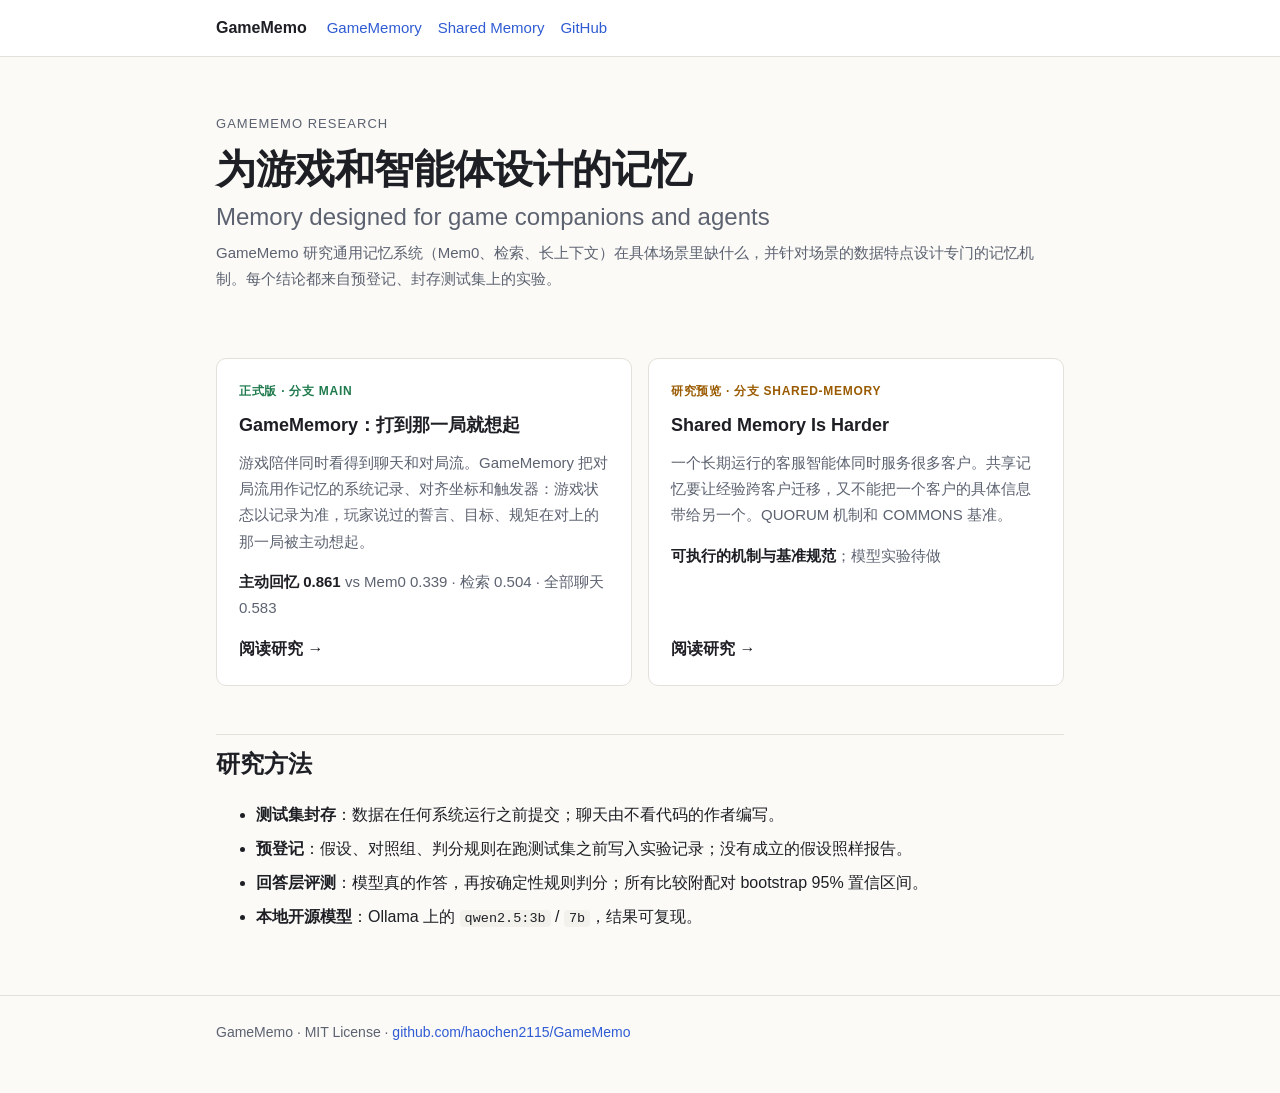
==== index.html @ 614db61b "Publish project site from main:site/ Co-Authored-By: Claude Opus 5.5 <noreply@anthropic.com> Claude-" ====
<!doctype html>
<html lang="zh-CN">
<head>
<meta charset="utf-8">
<meta name="viewport" content="width=device-width, initial-scale=1">
<title>GameMemo Research</title>
<meta name="description" content="GameMemo：面向游戏陪伴与智能体的记忆研究。GameMemory（事件触发记忆）与 Shared Memory（多租户共享记忆）。">
<link rel="stylesheet" href="assets/style.css">
</head>
<body>
<header class="top"><div class="wrap">
  <a class="brand" href="./">GameMemo</a>
  <nav>
    <a href="game-memory/">GameMemory</a>
    <a href="shared-memory/">Shared Memory</a>
    <a href="https://github.com/haochen2115/GameMemo">GitHub</a>
  </nav>
</div></header>

<main class="wrap">
  <section class="hero">
    <p class="eyebrow">GameMemo Research</p>
    <h1>为游戏和智能体设计的记忆<span class="sub">Memory designed for game companions and agents</span></h1>
    <p class="meta">GameMemo 研究通用记忆系统（Mem0、检索、长上下文）在具体场景里缺什么，并针对场景的数据特点设计专门的记忆机制。每个结论都来自预登记、封存测试集上的实验。</p>
  </section>

  <div class="cards">
    <a class="card" href="game-memory/" style="color:inherit;text-decoration:none">
      <div class="tag formal">正式版 · 分支 main</div>
      <h3>GameMemory：打到那一局就想起</h3>
      <p>游戏陪伴同时看得到聊天和对局流。GameMemory 把对局流用作记忆的系统记录、对齐坐标和触发器：游戏状态以记录为准，玩家说过的誓言、目标、规矩在对上的那一局被主动想起。</p>
      <p><strong style="color:var(--ink)">主动回忆 0.861</strong> vs Mem0 0.339 · 检索 0.504 · 全部聊天 0.583</p>
      <span class="more">阅读研究 →</span>
    </a>
    <a class="card" href="shared-memory/" style="color:inherit;text-decoration:none">
      <div class="tag preview">研究预览 · 分支 shared-memory</div>
      <h3>Shared Memory Is Harder</h3>
      <p>一个长期运行的客服智能体同时服务很多客户。共享记忆要让经验跨客户迁移，又不能把一个客户的具体信息带给另一个。QUORUM 机制和 COMMONS 基准。</p>
      <p><strong style="color:var(--ink)">可执行的机制与基准规范</strong>；模型实验待做</p>
      <span class="more">阅读研究 →</span>
    </a>
  </div>

  <h2>研究方法</h2>
  <ul class="tight">
    <li><strong>测试集封存</strong>：数据在任何系统运行之前提交；聊天由不看代码的作者编写。</li>
    <li><strong>预登记</strong>：假设、对照组、判分规则在跑测试集之前写入实验记录；没有成立的假设照样报告。</li>
    <li><strong>回答层评测</strong>：模型真的作答，再按确定性规则判分；所有比较附配对 bootstrap 95% 置信区间。</li>
    <li><strong>本地开源模型</strong>：Ollama 上的 <code>qwen2.5:3b</code> / <code>7b</code>，结果可复现。</li>
  </ul>
</main>

<footer><div class="wrap">GameMemo · MIT License · <a href="https://github.com/haochen2115/GameMemo">github.com/haochen2115/GameMemo</a></div></footer>
</body>
</html>
---- assets/style.css ----
:root {
  --bg: #fbfaf7;
  --surface: #ffffff;
  --ink: #1d1f24;
  --muted: #5c6270;
  --line: #e4e1da;
  --accent: #2f5bd3;
  --accent-soft: #e8eefc;
  --good: #1f7a4d;
  --good-soft: #e3f3ea;
  --warn: #9a5b00;
  --warn-soft: #fbf0dd;
  --bar-base: #c9ccd3;
  --code-bg: #f3f1ec;
  --radius: 10px;
  --maxw: 880px;
  color-scheme: light;
}
@media (prefers-color-scheme: dark) {
  :root {
    --bg: #14161b;
    --surface: #1b1e24;
    --ink: #e8e9ec;
    --muted: #a3a8b3;
    --line: #2c3038;
    --accent: #7ea2ff;
    --accent-soft: #1f2a44;
    --good: #5fd39a;
    --good-soft: #17342a;
    --warn: #f0b660;
    --warn-soft: #3a2c15;
    --bar-base: #464b56;
    --code-bg: #22252c;
    color-scheme: dark;
  }
}
* { box-sizing: border-box; }
html { -webkit-text-size-adjust: 100%; }
body {
  margin: 0;
  background: var(--bg);
  color: var(--ink);
  font: 16px/1.75 -apple-system, BlinkMacSystemFont, "Segoe UI", "PingFang SC", "Hiragino Sans GB",
        "Noto Sans CJK SC", "Microsoft YaHei", sans-serif;
}
a { color: var(--accent); text-decoration: none; }
a:hover { text-decoration: underline; }
.wrap { max-width: var(--maxw); margin: 0 auto; padding: 0 16px; }
header.top {
  border-bottom: 1px solid var(--line);
  background: var(--surface);
}
header.top .wrap { display: flex; gap: 20px; align-items: center; height: 56px; flex-wrap: wrap; }
header.top .brand { font-weight: 700; color: var(--ink); }
header.top nav { display: flex; gap: 16px; font-size: 15px; }
.hero { padding: 56px 0 28px; }
.eyebrow { font-size: 13px; letter-spacing: .08em; text-transform: uppercase; color: var(--muted); margin: 0 0 8px; }
h1 { font-size: clamp(28px, 5vw, 40px); line-height: 1.25; margin: 0 0 8px; letter-spacing: -.01em; }
h1 .sub { display: block; font-size: .6em; font-weight: 500; color: var(--muted); margin-top: 8px; letter-spacing: 0; }
h2 { font-size: 24px; margin: 48px 0 12px; padding-top: 8px; border-top: 1px solid var(--line); }
h3 { font-size: 18px; margin: 28px 0 8px; }
p { margin: 0 0 14px; }
.meta { color: var(--muted); font-size: 15px; }
.buttons { display: flex; gap: 10px; flex-wrap: wrap; margin: 18px 0 0; }
.btn {
  display: inline-block; padding: 8px 14px; border-radius: 999px; font-size: 14px; font-weight: 600;
  border: 1px solid var(--line); background: var(--surface); color: var(--ink);
}
.btn.primary { background: var(--accent); border-color: var(--accent); color: #fff; }
@media (prefers-color-scheme: dark) { .btn.primary { color: #0e1320; } }
.tldr {
  background: var(--accent-soft); border-radius: var(--radius); padding: 18px 20px; margin: 24px 0;
}
.tldr strong { color: var(--accent); }
.cards { display: grid; grid-template-columns: repeat(auto-fit, minmax(260px, 1fr)); gap: 16px; margin: 24px 0; }
.card {
  background: var(--surface); border: 1px solid var(--line); border-radius: var(--radius); padding: 22px;
  display: flex; flex-direction: column;
}
.card h3 { margin-top: 0; }
.card .tag { font-size: 12px; font-weight: 700; letter-spacing: .06em; text-transform: uppercase; margin-bottom: 8px; }
.tag.formal { color: var(--good); }
.tag.preview { color: var(--warn); }
.card p { color: var(--muted); font-size: 15px; }
.card .more { margin-top: auto; font-weight: 600; }
.stats { display: grid; grid-template-columns: repeat(auto-fit, minmax(150px, 1fr)); gap: 12px; margin: 20px 0; }
.stat { background: var(--surface); border: 1px solid var(--line); border-radius: var(--radius); padding: 14px 16px; }
.stat .n { font-size: 28px; font-weight: 700; line-height: 1.2; font-variant-numeric: tabular-nums; }
.stat .l { font-size: 13px; color: var(--muted); }
.table-scroll { overflow-x: auto; margin: 12px 0 18px; border: 1px solid var(--line); border-radius: var(--radius); background: var(--surface); }
table { border-collapse: collapse; width: 100%; font-size: 14.5px; font-variant-numeric: tabular-nums; }
th, td { padding: 9px 12px; text-align: left; border-bottom: 1px solid var(--line); vertical-align: top; }
td.num, th.num { white-space: nowrap; }
th, td { min-width: 5.5em; }
th { font-weight: 600; color: var(--muted); font-size: 13px; }
tr:last-child td { border-bottom: 0; }
td.num, th.num { text-align: right; }
tr.ours td { background: var(--good-soft); font-weight: 600; }
.caption { font-size: 14px; color: var(--muted); margin-top: -8px; }
.bars { margin: 16px 0 8px; }
.bar-row { display: grid; grid-template-columns: 170px 1fr 52px; gap: 10px; align-items: center; margin: 7px 0; font-size: 14px; }
.bar-track { height: 14px; background: var(--line); border-radius: 7px; overflow: hidden; }
.bar-fill { height: 100%; background: var(--bar-base); border-radius: 7px; }
.bar-row.ours .bar-fill { background: var(--good); }
.bar-row.ours { font-weight: 700; }
.bar-val { text-align: right; font-variant-numeric: tabular-nums; }
@media (max-width: 520px) { .bar-row { grid-template-columns: 110px 1fr 44px; font-size: 13px; } }
.quote { border-left: 3px solid var(--accent); padding: 4px 0 4px 14px; margin: 14px 0; color: var(--muted); }
.figure { background: var(--surface); border: 1px solid var(--line); border-radius: var(--radius); padding: 18px; margin: 18px 0; }
.figure svg, .figure img { width: 100%; height: auto; display: block; }
.note { background: var(--warn-soft); border-radius: var(--radius); padding: 14px 18px; margin: 18px 0; font-size: 15px; }
code, pre { font-family: ui-monospace, SFMono-Regular, Menlo, Consolas, monospace; font-size: 13.5px; }
code { background: var(--code-bg); padding: 1px 5px; border-radius: 4px; }
pre { background: var(--code-bg); padding: 14px 16px; border-radius: var(--radius); overflow-x: auto; line-height: 1.55; }
pre code { background: none; padding: 0; }
ol.contrib li, ul.tight li { margin-bottom: 6px; }
footer { border-top: 1px solid var(--line); margin-top: 64px; padding: 24px 0 48px; color: var(--muted); font-size: 14px; }
.svg-ink { fill: var(--ink); }
.svg-muted { fill: var(--muted); }
.svg-box { fill: var(--surface); stroke: var(--line); stroke-width: 1.5; }
.svg-box-accent { fill: var(--accent-soft); stroke: var(--accent); stroke-width: 1.5; }
.svg-box-good { fill: var(--good-soft); stroke: var(--good); stroke-width: 1.5; }
.svg-line { stroke: var(--muted); stroke-width: 1.5; fill: none; }
.svg-arrow { fill: var(--muted); }
.figure.wide { overflow-x: auto; }
.figure.wide svg { min-width: 640px; }
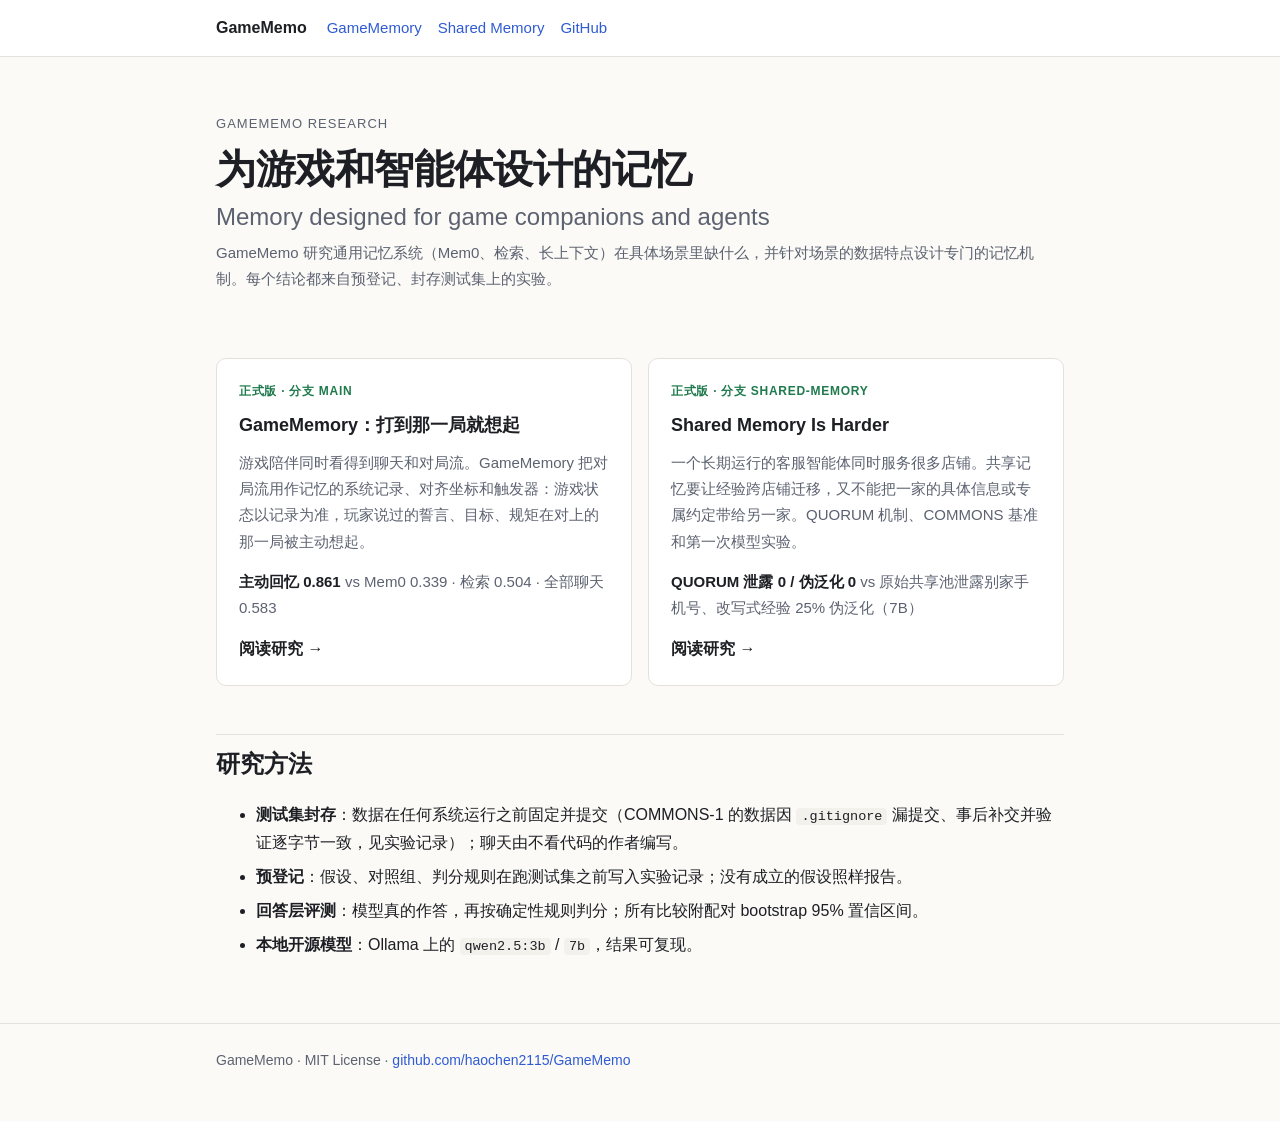
==== commit 985c8170: "Publish site: E22 and COMMONS-1 results Co-Authored-By: Claude Opus 5.5 <noreply@anthropic.com> Clau" ====
--- a/index.html
+++ b/index.html
@@ -33,17 +33,17 @@
       <span class="more">阅读研究 →</span>
     </a>
     <a class="card" href="shared-memory/" style="color:inherit;text-decoration:none">
-      <div class="tag preview">研究预览 · 分支 shared-memory</div>
+      <div class="tag formal">正式版 · 分支 shared-memory</div>
       <h3>Shared Memory Is Harder</h3>
-      <p>一个长期运行的客服智能体同时服务很多客户。共享记忆要让经验跨客户迁移，又不能把一个客户的具体信息带给另一个。QUORUM 机制和 COMMONS 基准。</p>
-      <p><strong style="color:var(--ink)">可执行的机制与基准规范</strong>；模型实验待做</p>
+      <p>一个长期运行的客服智能体同时服务很多店铺。共享记忆要让经验跨店铺迁移，又不能把一家的具体信息或专属约定带给另一家。QUORUM 机制、COMMONS 基准和第一次模型实验。</p>
+      <p><strong style="color:var(--ink)">QUORUM 泄露 0 / 伪泛化 0</strong> vs 原始共享池泄露别家手机号、改写式经验 25% 伪泛化（7B）</p>
       <span class="more">阅读研究 →</span>
     </a>
   </div>
 
   <h2>研究方法</h2>
   <ul class="tight">
-    <li><strong>测试集封存</strong>：数据在任何系统运行之前提交；聊天由不看代码的作者编写。</li>
+    <li><strong>测试集封存</strong>：数据在任何系统运行之前固定并提交（COMMONS-1 的数据因 <code>.gitignore</code> 漏提交、事后补交并验证逐字节一致，见实验记录）；聊天由不看代码的作者编写。</li>
     <li><strong>预登记</strong>：假设、对照组、判分规则在跑测试集之前写入实验记录；没有成立的假设照样报告。</li>
     <li><strong>回答层评测</strong>：模型真的作答，再按确定性规则判分；所有比较附配对 bootstrap 95% 置信区间。</li>
     <li><strong>本地开源模型</strong>：Ollama 上的 <code>qwen2.5:3b</code> / <code>7b</code>，结果可复现。</li>
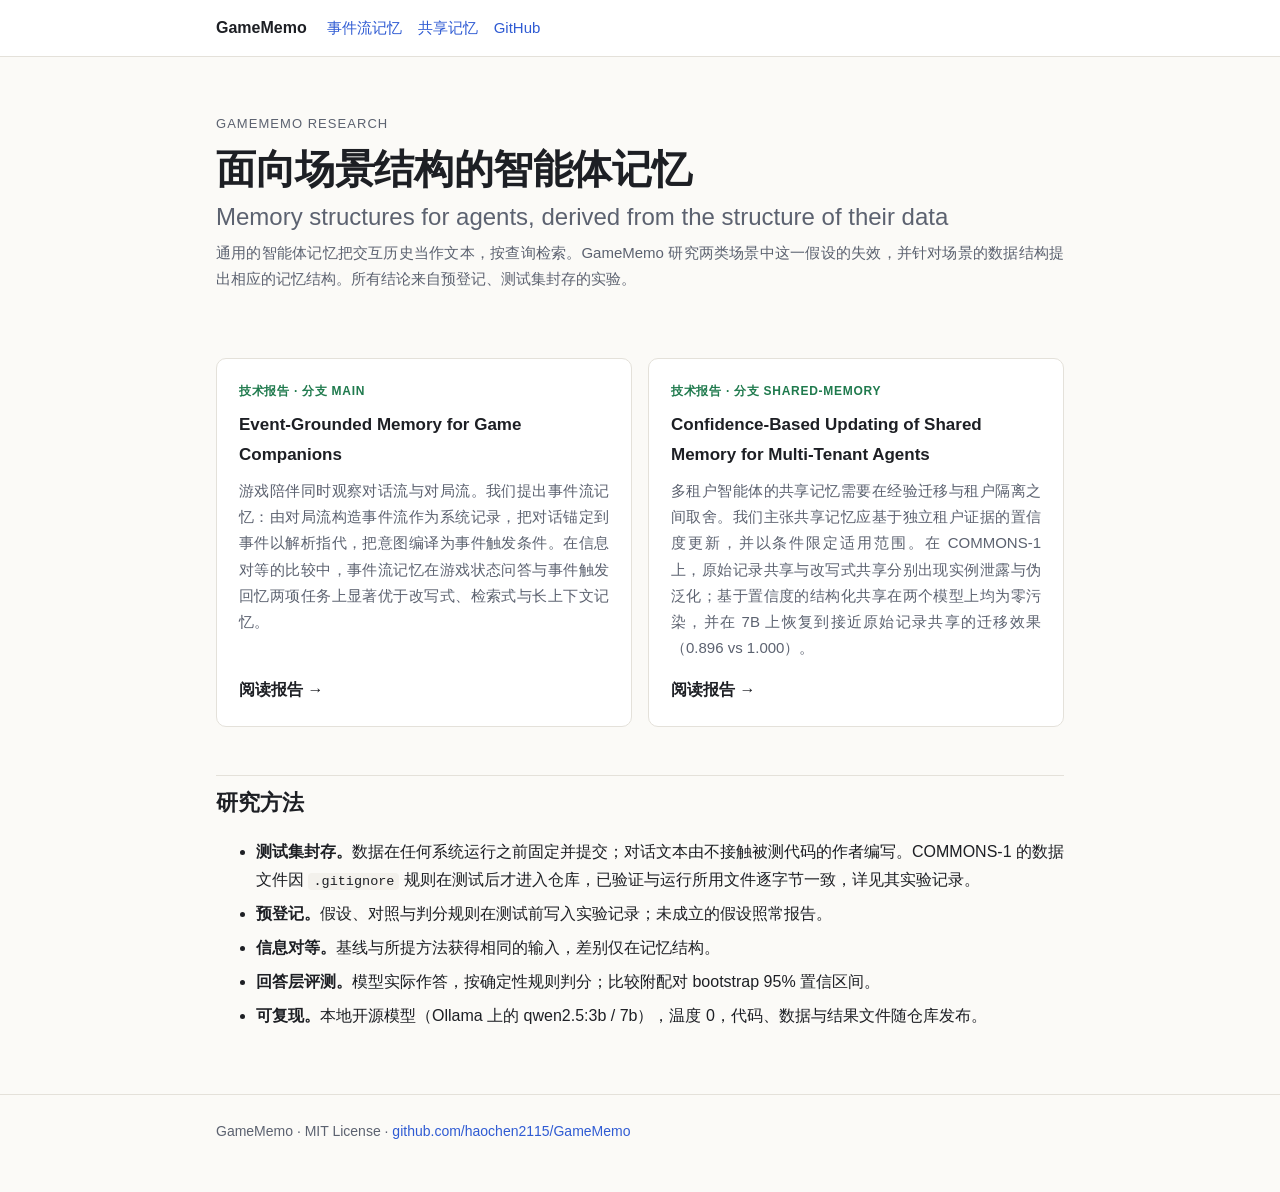
==== commit e48de4ee: "Publish site from main (E23 equal-information results; academic-format reports) Co-Authored-By: Clau" ====
--- a/index.html
+++ b/index.html
@@ -4,49 +4,48 @@
 <meta charset="utf-8">
 <meta name="viewport" content="width=device-width, initial-scale=1">
 <title>GameMemo Research</title>
-<meta name="description" content="GameMemo：面向游戏陪伴与智能体的记忆研究。GameMemory（事件触发记忆）与 Shared Memory（多租户共享记忆）。">
+<meta name="description" content="GameMemo 项目：面向游戏陪伴的事件流记忆，以及多租户智能体共享记忆的置信度更新。">
 <link rel="stylesheet" href="assets/style.css">
 </head>
 <body>
 <header class="top"><div class="wrap">
   <a class="brand" href="./">GameMemo</a>
   <nav>
-    <a href="game-memory/">GameMemory</a>
-    <a href="shared-memory/">Shared Memory</a>
+    <a href="game-memory/">事件流记忆</a>
+    <a href="shared-memory/">共享记忆</a>
     <a href="https://github.com/haochen2115/GameMemo">GitHub</a>
   </nav>
 </div></header>
 
-<main class="wrap">
+<main class="wrap paper">
   <section class="hero">
     <p class="eyebrow">GameMemo Research</p>
-    <h1>为游戏和智能体设计的记忆<span class="sub">Memory designed for game companions and agents</span></h1>
-    <p class="meta">GameMemo 研究通用记忆系统（Mem0、检索、长上下文）在具体场景里缺什么，并针对场景的数据特点设计专门的记忆机制。每个结论都来自预登记、封存测试集上的实验。</p>
+    <h1>面向场景结构的智能体记忆<span class="sub">Memory structures for agents, derived from the structure of their data</span></h1>
+    <p class="meta">通用的智能体记忆把交互历史当作文本，按查询检索。GameMemo 研究两类场景中这一假设的失效，并针对场景的数据结构提出相应的记忆结构。所有结论来自预登记、测试集封存的实验。</p>
   </section>
 
   <div class="cards">
     <a class="card" href="game-memory/" style="color:inherit;text-decoration:none">
-      <div class="tag formal">正式版 · 分支 main</div>
-      <h3>GameMemory：打到那一局就想起</h3>
-      <p>游戏陪伴同时看得到聊天和对局流。GameMemory 把对局流用作记忆的系统记录、对齐坐标和触发器：游戏状态以记录为准，玩家说过的誓言、目标、规矩在对上的那一局被主动想起。</p>
-      <p><strong style="color:var(--ink)">主动回忆 0.861</strong> vs Mem0 0.339 · 检索 0.504 · 全部聊天 0.583</p>
-      <span class="more">阅读研究 →</span>
+      <div class="tag formal">技术报告 · 分支 main</div>
+      <h3>Event-Grounded Memory for Game Companions</h3>
+      <p>游戏陪伴同时观察对话流与对局流。我们提出事件流记忆：由对局流构造事件流作为系统记录，把对话锚定到事件以解析指代，把意图编译为事件触发条件。在信息对等的比较中，事件流记忆在游戏状态问答与事件触发回忆两项任务上显著优于改写式、检索式与长上下文记忆。</p>
+      <span class="more">阅读报告 →</span>
     </a>
     <a class="card" href="shared-memory/" style="color:inherit;text-decoration:none">
-      <div class="tag formal">正式版 · 分支 shared-memory</div>
-      <h3>Shared Memory Is Harder</h3>
-      <p>一个长期运行的客服智能体同时服务很多店铺。共享记忆要让经验跨店铺迁移，又不能把一家的具体信息或专属约定带给另一家。QUORUM 机制、COMMONS 基准和第一次模型实验。</p>
-      <p><strong style="color:var(--ink)">QUORUM 泄露 0 / 伪泛化 0</strong> vs 原始共享池泄露别家手机号、改写式经验 25% 伪泛化（7B）</p>
-      <span class="more">阅读研究 →</span>
+      <div class="tag formal">技术报告 · 分支 shared-memory</div>
+      <h3>Confidence-Based Updating of Shared Memory for Multi-Tenant Agents</h3>
+      <p>多租户智能体的共享记忆需要在经验迁移与租户隔离之间取舍。我们主张共享记忆应基于独立租户证据的置信度更新，并以条件限定适用范围。在 COMMONS-1 上，原始记录共享与改写式共享分别出现实例泄露与伪泛化；基于置信度的结构化共享在两个模型上均为零污染，并在 7B 上恢复到接近原始记录共享的迁移效果（0.896 vs 1.000）。</p>
+      <span class="more">阅读报告 →</span>
     </a>
   </div>
 
   <h2>研究方法</h2>
   <ul class="tight">
-    <li><strong>测试集封存</strong>：数据在任何系统运行之前固定并提交（COMMONS-1 的数据因 <code>.gitignore</code> 漏提交、事后补交并验证逐字节一致，见实验记录）；聊天由不看代码的作者编写。</li>
-    <li><strong>预登记</strong>：假设、对照组、判分规则在跑测试集之前写入实验记录；没有成立的假设照样报告。</li>
-    <li><strong>回答层评测</strong>：模型真的作答，再按确定性规则判分；所有比较附配对 bootstrap 95% 置信区间。</li>
-    <li><strong>本地开源模型</strong>：Ollama 上的 <code>qwen2.5:3b</code> / <code>7b</code>，结果可复现。</li>
+    <li><strong>测试集封存。</strong>数据在任何系统运行之前固定并提交；对话文本由不接触被测代码的作者编写。COMMONS-1 的数据文件因 <code>.gitignore</code> 规则在测试后才进入仓库，已验证与运行所用文件逐字节一致，详见其实验记录。</li>
+    <li><strong>预登记。</strong>假设、对照与判分规则在测试前写入实验记录；未成立的假设照常报告。</li>
+    <li><strong>信息对等。</strong>基线与所提方法获得相同的输入，差别仅在记忆结构。</li>
+    <li><strong>回答层评测。</strong>模型实际作答，按确定性规则判分；比较附配对 bootstrap 95% 置信区间。</li>
+    <li><strong>可复现。</strong>本地开源模型（Ollama 上的 qwen2.5:3b / 7b），温度 0，代码、数据与结果文件随仓库发布。</li>
   </ul>
 </main>
 
--- a/assets/style.css
+++ b/assets/style.css
@@ -124,3 +124,15 @@
 .svg-arrow { fill: var(--muted); }
 .figure.wide { overflow-x: auto; }
 .figure.wide svg { min-width: 640px; }
+/* academic report layout */
+.paper p { text-align: justify; }
+.abstract { background: var(--surface); border: 1px solid var(--line); border-left: 3px solid var(--accent);
+  border-radius: var(--radius); padding: 18px 22px; margin: 24px 0 8px; }
+.abstract h2.plain, h2.plain { border: 0; margin: 0 0 8px; padding: 0; font-size: 17px; letter-spacing: .04em; }
+.paper h2 { font-size: 22px; }
+.paper h3 { font-size: 17px; }
+.caption strong { color: var(--ink); }
+.pending { color: var(--warn); font-weight: 600; }
+td.pending { text-align: center; padding: 16px; }
+ol.refs { font-size: 14px; color: var(--muted); padding-left: 22px; }
+ol.refs li { margin-bottom: 6px; }
